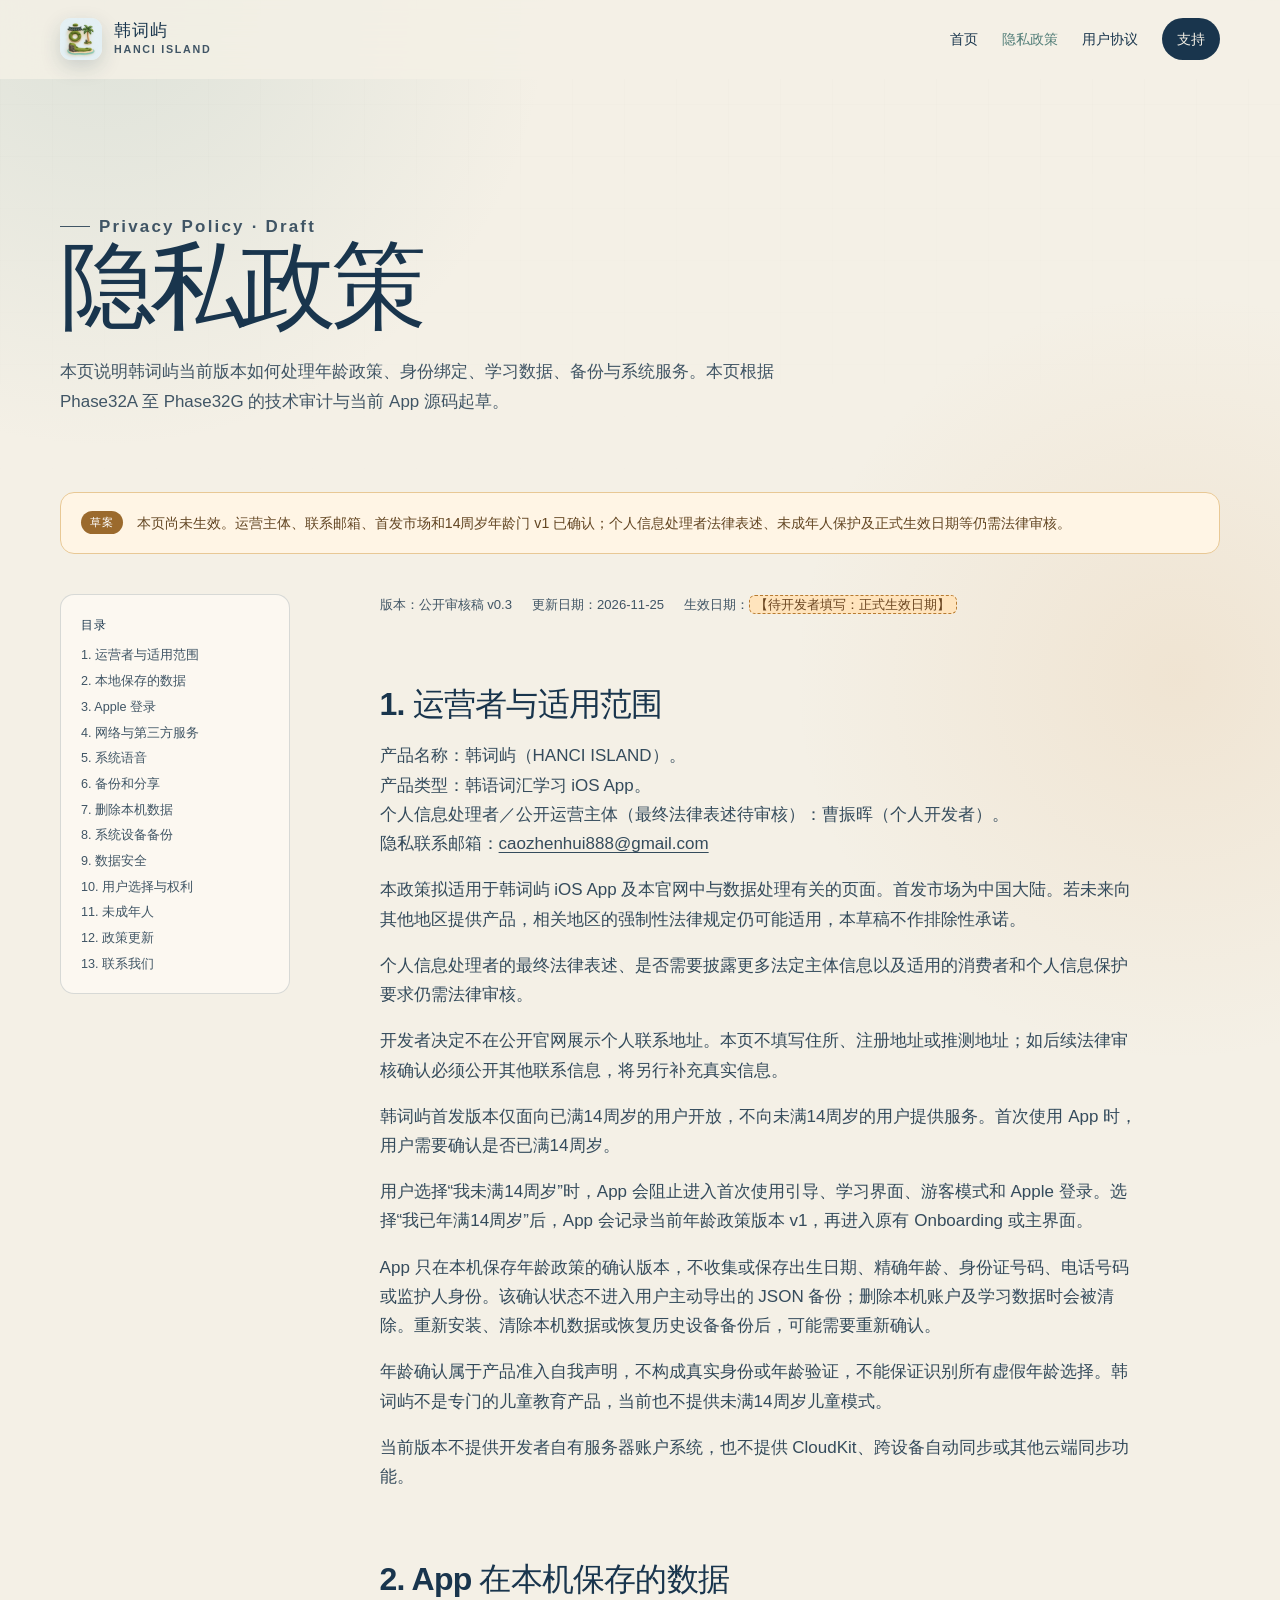
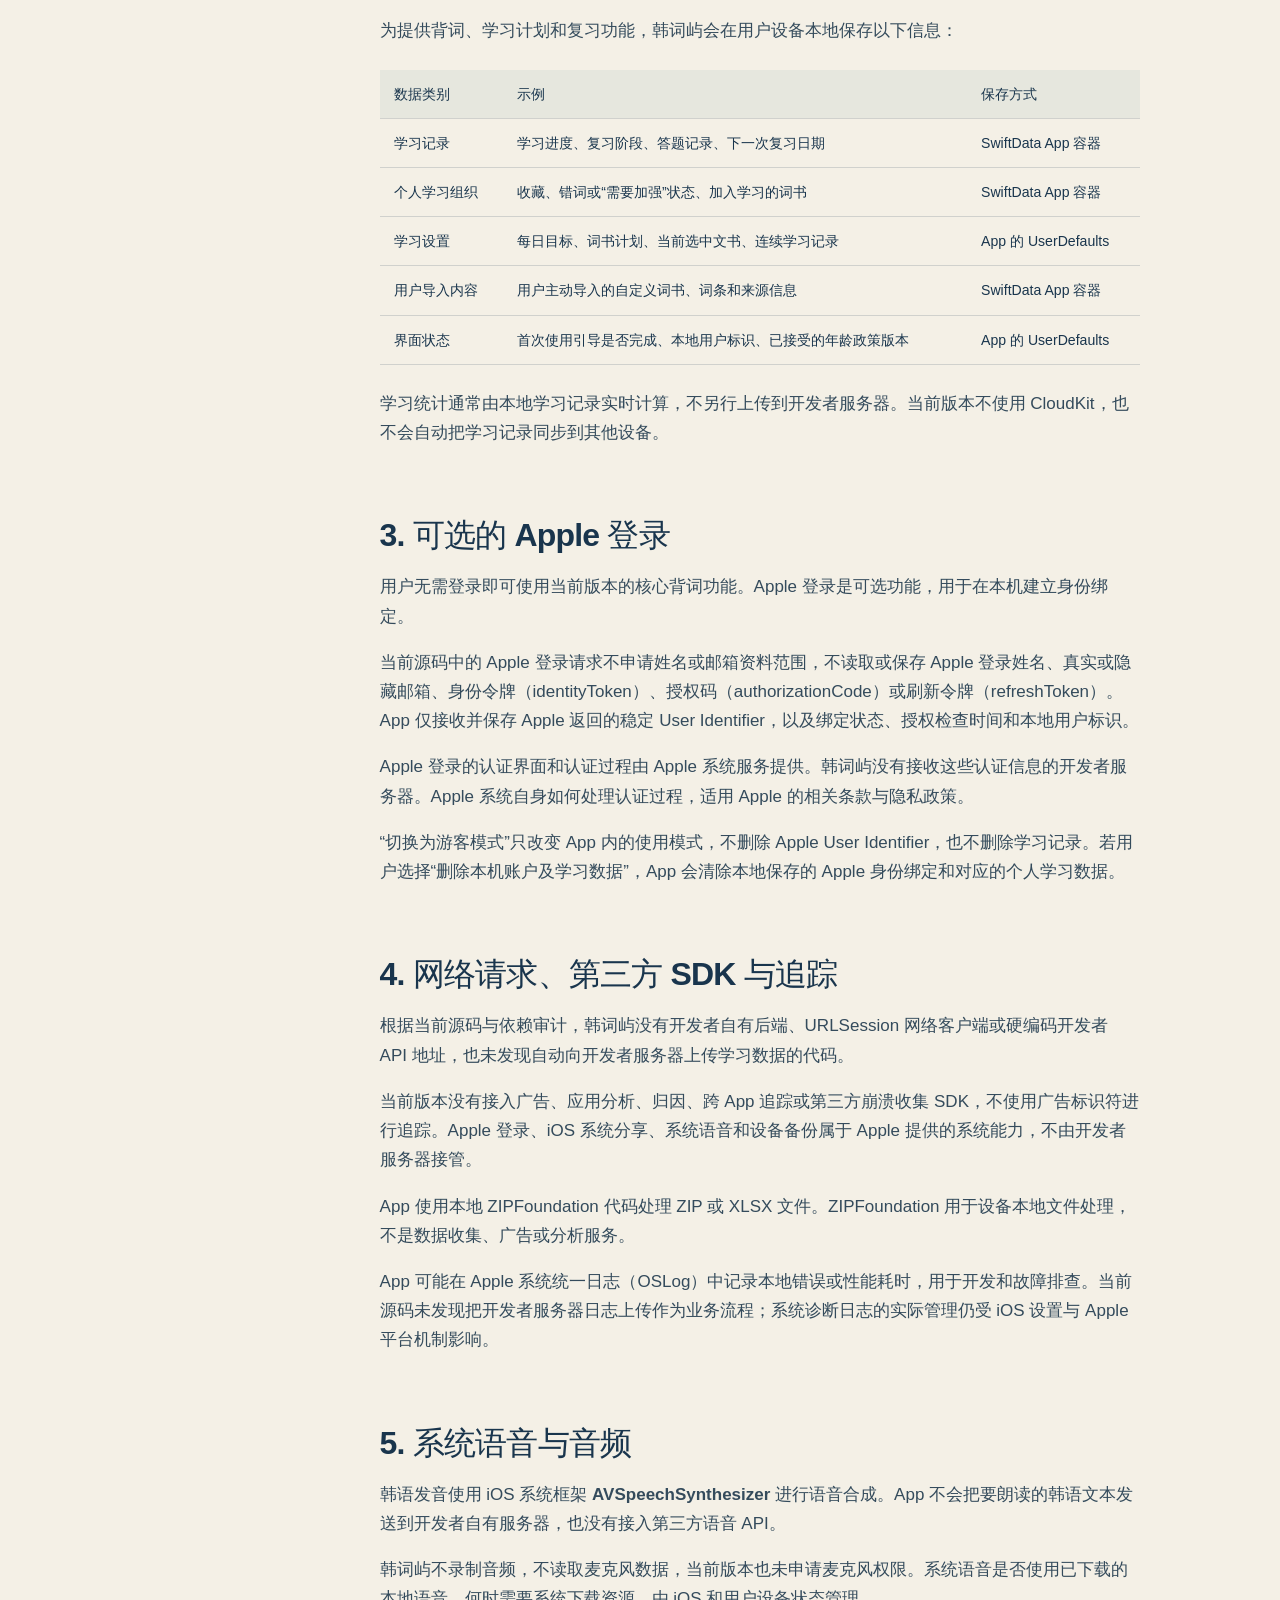
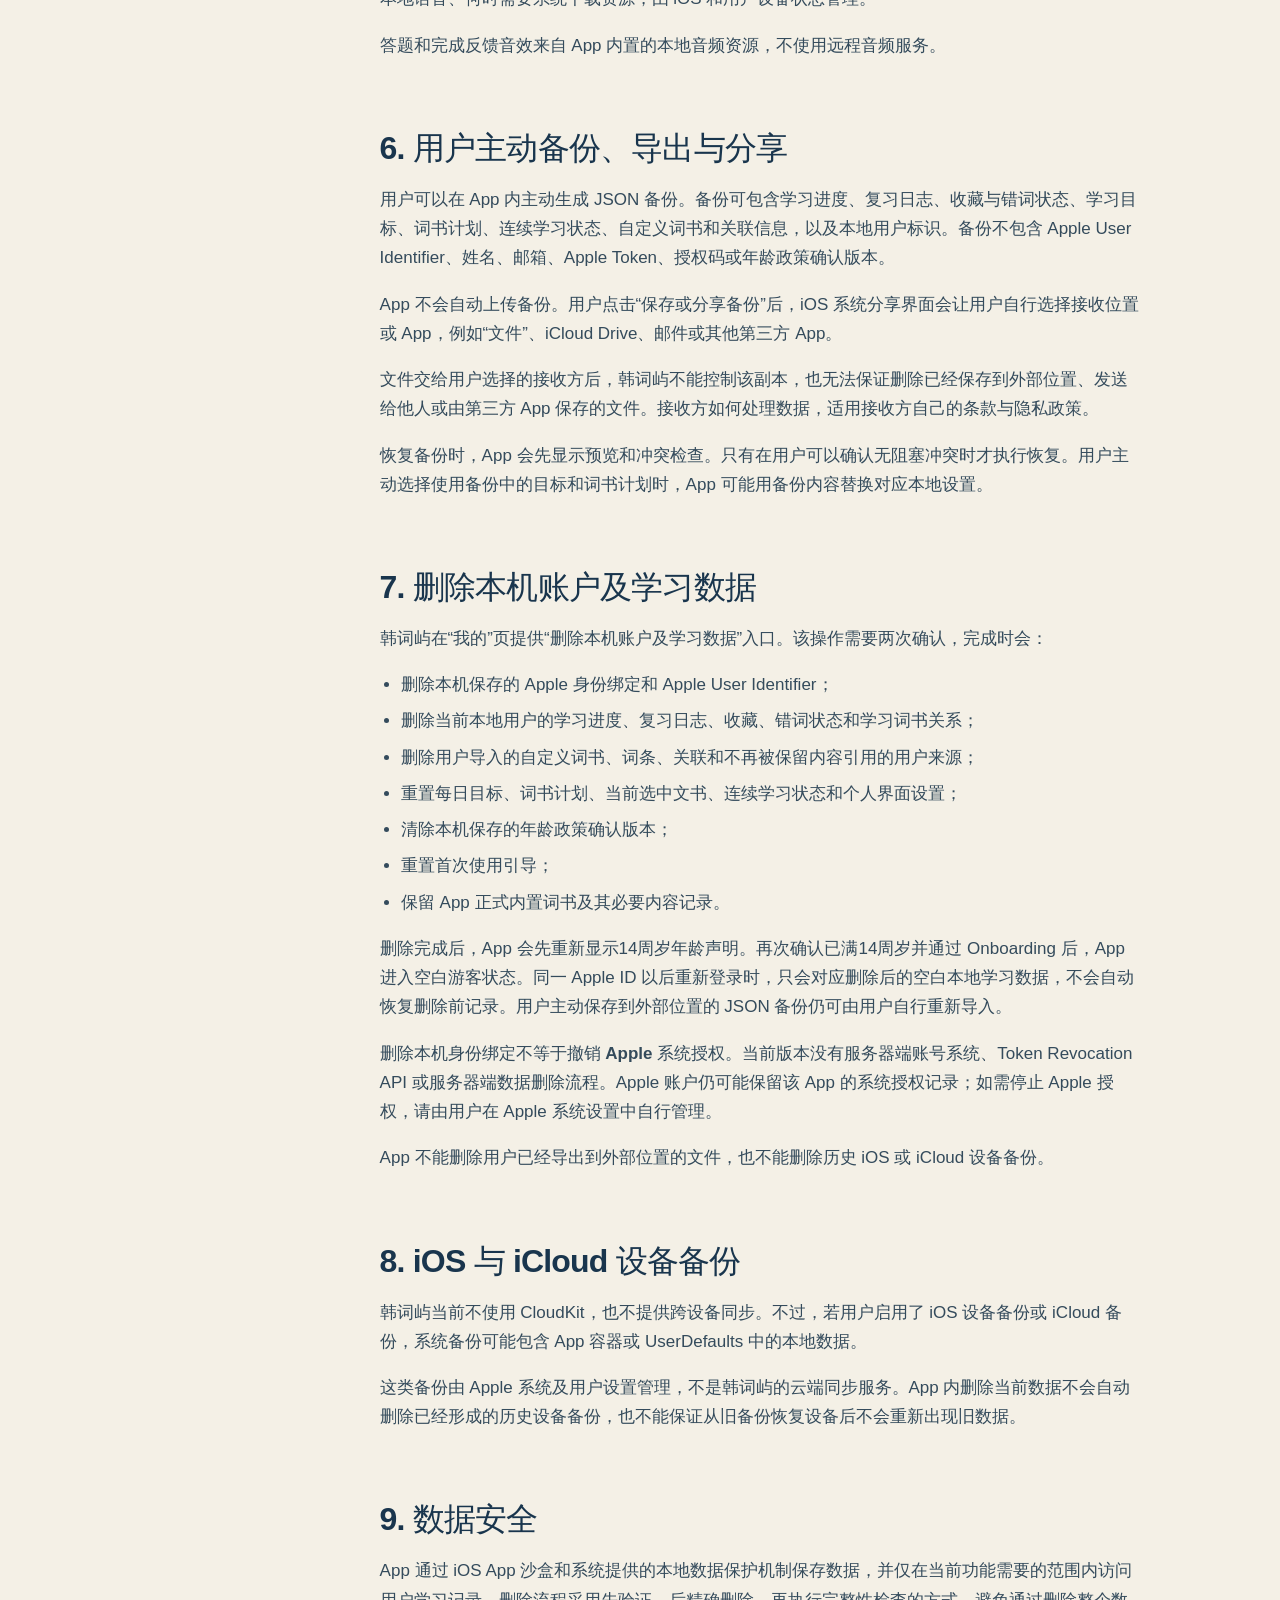
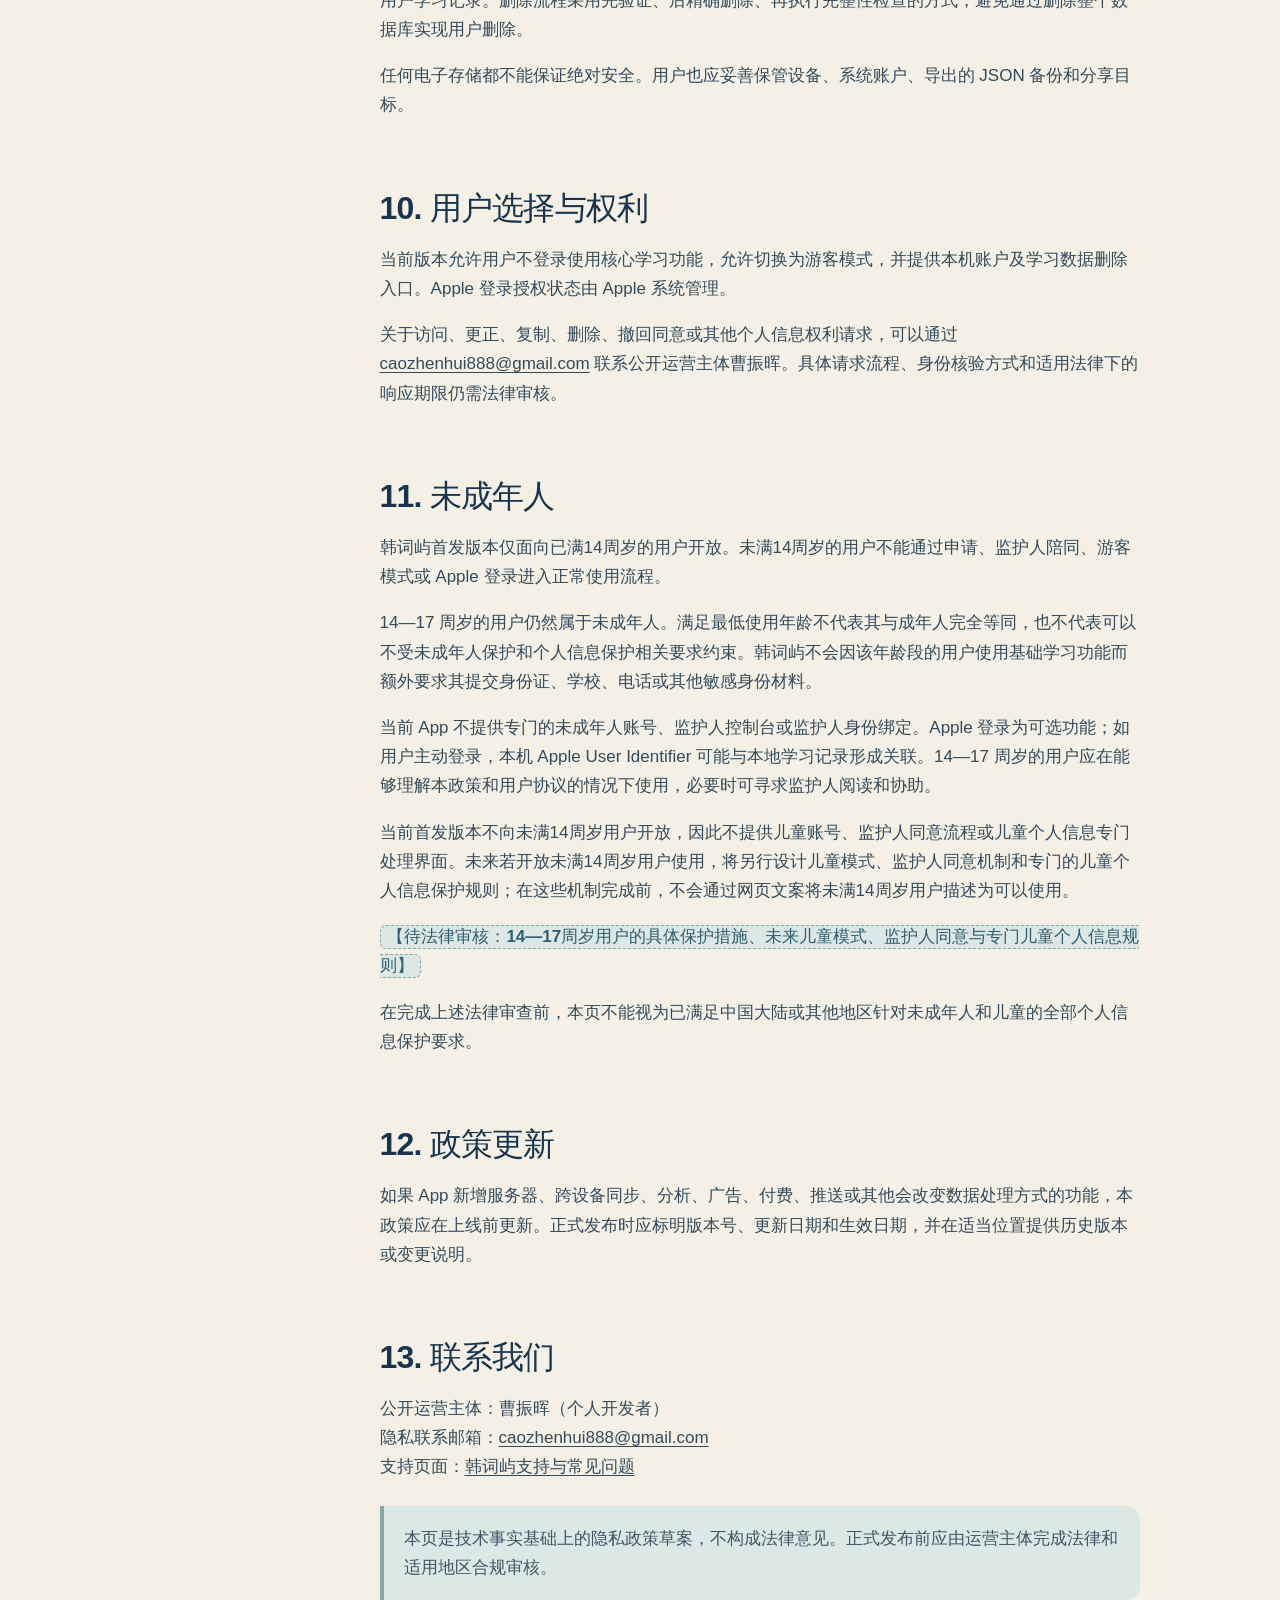
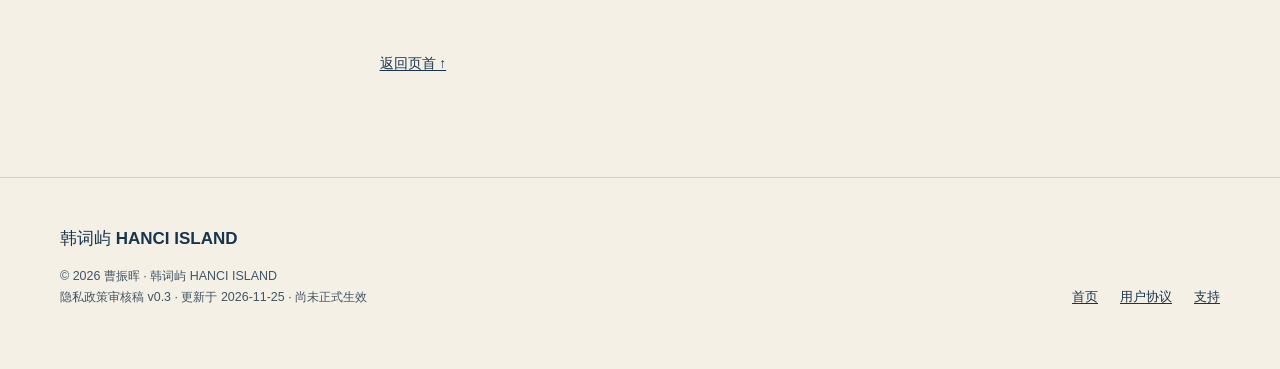
==== privacy/index.html @ 1e4b1ccb "Deploy Hanci Island official website" ====
<!doctype html>
<html lang="zh-CN">
<head>
  <meta charset="utf-8">
  <meta name="viewport" content="width=device-width, initial-scale=1">
  <meta name="theme-color" content="#19354D">
  <meta name="author" content="曹振晖">
  <meta name="description" content="韩词屿隐私政策草稿，说明14周岁年龄政策、Apple 登录、本地学习数据、备份、系统语音和数据删除方式。">
  <title>隐私政策｜韩词屿 HANCI ISLAND</title>
  <link rel="icon" href="../assets/hanci-island-icon.png">
  <link rel="stylesheet" href="../assets/style.css?v=2">
</head>
<body>
  <a class="skip-link" href="#main">跳到主要内容</a>

  <header class="site-header">
    <div class="site-header__inner">
      <a class="brand" href="../index.html" aria-label="返回韩词屿首页">
        <img src="../assets/hanci-island-icon.png" alt="">
        <span class="brand__text">
          <span class="brand__name">韩词屿</span>
          <span class="brand__roman">HANCI ISLAND</span>
        </span>
      </a>
      <nav class="site-nav" aria-label="主导航">
        <a href="../index.html">首页</a>
        <a href="index.html" aria-current="page">隐私政策</a>
        <a href="../terms/index.html">用户协议</a>
        <a class="nav-pill" href="../support/index.html">支持</a>
      </nav>
    </div>
  </header>

  <main id="main">
    <section class="page-hero container">
      <p class="eyebrow">Privacy Policy · Draft</p>
      <h1>隐私政策</h1>
      <p>
        本页说明韩词屿当前版本如何处理年龄政策、身份绑定、学习数据、备份与系统服务。本页根据 Phase32A 至 Phase32G 的技术审计与当前 App 源码起草。
      </p>
    </section>

    <div class="container">
      <div class="draft-banner" role="note">
        <span class="draft-banner__badge">草案</span>
        <p>
          本页尚未生效。运营主体、联系邮箱、首发市场和14周岁年龄门 v1 已确认；个人信息处理者法律表述、未成年人保护及正式生效日期等仍需法律审核。
        </p>
      </div>

      <div class="legal-layout">
        <aside class="legal-toc" aria-label="隐私政策目录">
          <strong>目录</strong>
          <ol>
            <li><a href="#operator">1. 运营者与适用范围</a></li>
            <li><a href="#data">2. 本地保存的数据</a></li>
            <li><a href="#apple">3. Apple 登录</a></li>
            <li><a href="#network">4. 网络与第三方服务</a></li>
            <li><a href="#voice">5. 系统语音</a></li>
            <li><a href="#backup">6. 备份和分享</a></li>
            <li><a href="#delete">7. 删除本机数据</a></li>
            <li><a href="#system-backup">8. 系统设备备份</a></li>
            <li><a href="#security">9. 数据安全</a></li>
            <li><a href="#rights">10. 用户选择与权利</a></li>
            <li><a href="#children">11. 未成年人</a></li>
            <li><a href="#updates">12. 政策更新</a></li>
            <li><a href="#contact">13. 联系我们</a></li>
          </ol>
        </aside>

        <article class="legal-copy">
          <div class="legal-meta">
            <span>版本：公开审核稿 v0.3</span>
            <span>更新日期：2026-11-25</span>
            <span>生效日期：<span class="placeholder">【待开发者填写：正式生效日期】</span></span>
          </div>

          <h2 id="operator">1. 运营者与适用范围</h2>
          <p>
            产品名称：韩词屿（HANCI ISLAND）。<br>
            产品类型：韩语词汇学习 iOS App。<br>
            个人信息处理者／公开运营主体（最终法律表述待审核）：曹振晖（个人开发者）。<br>
            隐私联系邮箱：<a href="mailto:caozhenhui888@gmail.com">caozhenhui888@gmail.com</a>
          </p>
          <p>
            本政策拟适用于韩词屿 iOS App 及本官网中与数据处理有关的页面。首发市场为中国大陆。若未来向其他地区提供产品，相关地区的强制性法律规定仍可能适用，本草稿不作排除性承诺。
          </p>
          <p>
            个人信息处理者的最终法律表述、是否需要披露更多法定主体信息以及适用的消费者和个人信息保护要求仍需法律审核。
          </p>
          <p>
            开发者决定不在公开官网展示个人联系地址。本页不填写住所、注册地址或推测地址；如后续法律审核确认必须公开其他联系信息，将另行补充真实信息。
          </p>
          <p>
            韩词屿首发版本仅面向已满14周岁的用户开放，不向未满14周岁的用户提供服务。首次使用 App 时，用户需要确认是否已满14周岁。
          </p>
          <p>
            用户选择“我未满14周岁”时，App 会阻止进入首次使用引导、学习界面、游客模式和 Apple 登录。选择“我已年满14周岁”后，App 会记录当前年龄政策版本 v1，再进入原有 Onboarding 或主界面。
          </p>
          <p>
            App 只在本机保存年龄政策的确认版本，不收集或保存出生日期、精确年龄、身份证号码、电话号码或监护人身份。该确认状态不进入用户主动导出的 JSON 备份；删除本机账户及学习数据时会被清除。重新安装、清除本机数据或恢复历史设备备份后，可能需要重新确认。
          </p>
          <p>
            年龄确认属于产品准入自我声明，不构成真实身份或年龄验证，不能保证识别所有虚假年龄选择。韩词屿不是专门的儿童教育产品，当前也不提供未满14周岁儿童模式。
          </p>
          <p>
            当前版本不提供开发者自有服务器账户系统，也不提供 CloudKit、跨设备自动同步或其他云端同步功能。
          </p>

          <h2 id="data">2. App 在本机保存的数据</h2>
          <p>为提供背词、学习计划和复习功能，韩词屿会在用户设备本地保存以下信息：</p>
          <div class="data-table-wrap">
            <table class="data-table">
              <thead>
                <tr>
                  <th>数据类别</th>
                  <th>示例</th>
                  <th>保存方式</th>
                </tr>
              </thead>
              <tbody>
                <tr>
                  <td>学习记录</td>
                  <td>学习进度、复习阶段、答题记录、下一次复习日期</td>
                  <td>SwiftData App 容器</td>
                </tr>
                <tr>
                  <td>个人学习组织</td>
                  <td>收藏、错词或“需要加强”状态、加入学习的词书</td>
                  <td>SwiftData App 容器</td>
                </tr>
                <tr>
                  <td>学习设置</td>
                  <td>每日目标、词书计划、当前选中文书、连续学习记录</td>
                  <td>App 的 UserDefaults</td>
                </tr>
                <tr>
                  <td>用户导入内容</td>
                  <td>用户主动导入的自定义词书、词条和来源信息</td>
                  <td>SwiftData App 容器</td>
                </tr>
                <tr>
                  <td>界面状态</td>
                  <td>首次使用引导是否完成、本地用户标识、已接受的年龄政策版本</td>
                  <td>App 的 UserDefaults</td>
                </tr>
              </tbody>
            </table>
          </div>
          <p>
            学习统计通常由本地学习记录实时计算，不另行上传到开发者服务器。当前版本不使用 CloudKit，也不会自动把学习记录同步到其他设备。
          </p>

          <h2 id="apple">3. 可选的 Apple 登录</h2>
          <p>
            用户无需登录即可使用当前版本的核心背词功能。Apple 登录是可选功能，用于在本机建立身份绑定。
          </p>
          <p>
            当前源码中的 Apple 登录请求不申请姓名或邮箱资料范围，不读取或保存 Apple 登录姓名、真实或隐藏邮箱、身份令牌（identityToken）、授权码（authorizationCode）或刷新令牌（refreshToken）。App 仅接收并保存 Apple 返回的稳定 User Identifier，以及绑定状态、授权检查时间和本地用户标识。
          </p>
          <p>
            Apple 登录的认证界面和认证过程由 Apple 系统服务提供。韩词屿没有接收这些认证信息的开发者服务器。Apple 系统自身如何处理认证过程，适用 Apple 的相关条款与隐私政策。
          </p>
          <p>
            “切换为游客模式”只改变 App 内的使用模式，不删除 Apple User Identifier，也不删除学习记录。若用户选择“删除本机账户及学习数据”，App 会清除本地保存的 Apple 身份绑定和对应的个人学习数据。
          </p>

          <h2 id="network">4. 网络请求、第三方 SDK 与追踪</h2>
          <p>
            根据当前源码与依赖审计，韩词屿没有开发者自有后端、URLSession 网络客户端或硬编码开发者 API 地址，也未发现自动向开发者服务器上传学习数据的代码。
          </p>
          <p>
            当前版本没有接入广告、应用分析、归因、跨 App 追踪或第三方崩溃收集 SDK，不使用广告标识符进行追踪。Apple 登录、iOS 系统分享、系统语音和设备备份属于 Apple 提供的系统能力，不由开发者服务器接管。
          </p>
          <p>
            App 使用本地 ZIPFoundation 代码处理 ZIP 或 XLSX 文件。ZIPFoundation 用于设备本地文件处理，不是数据收集、广告或分析服务。
          </p>
          <p>
            App 可能在 Apple 系统统一日志（OSLog）中记录本地错误或性能耗时，用于开发和故障排查。当前源码未发现把开发者服务器日志上传作为业务流程；系统诊断日志的实际管理仍受 iOS 设置与 Apple 平台机制影响。
          </p>

          <h2 id="voice">5. 系统语音与音频</h2>
          <p>
            韩语发音使用 iOS 系统框架 <strong>AVSpeechSynthesizer</strong> 进行语音合成。App 不会把要朗读的韩语文本发送到开发者自有服务器，也没有接入第三方语音 API。
          </p>
          <p>
            韩词屿不录制音频，不读取麦克风数据，当前版本也未申请麦克风权限。系统语音是否使用已下载的本地语音、何时需要系统下载资源，由 iOS 和用户设备状态管理。
          </p>
          <p>
            答题和完成反馈音效来自 App 内置的本地音频资源，不使用远程音频服务。
          </p>

          <h2 id="backup">6. 用户主动备份、导出与分享</h2>
          <p>
            用户可以在 App 内主动生成 JSON 备份。备份可包含学习进度、复习日志、收藏与错词状态、学习目标、词书计划、连续学习状态、自定义词书和关联信息，以及本地用户标识。备份不包含 Apple User Identifier、姓名、邮箱、Apple Token、授权码或年龄政策确认版本。
          </p>
          <p>
            App 不会自动上传备份。用户点击“保存或分享备份”后，iOS 系统分享界面会让用户自行选择接收位置或 App，例如“文件”、iCloud Drive、邮件或其他第三方 App。
          </p>
          <p>
            文件交给用户选择的接收方后，韩词屿不能控制该副本，也无法保证删除已经保存到外部位置、发送给他人或由第三方 App 保存的文件。接收方如何处理数据，适用接收方自己的条款与隐私政策。
          </p>
          <p>
            恢复备份时，App 会先显示预览和冲突检查。只有在用户可以确认无阻塞冲突时才执行恢复。用户主动选择使用备份中的目标和词书计划时，App 可能用备份内容替换对应本地设置。
          </p>

          <h2 id="delete">7. 删除本机账户及学习数据</h2>
          <p>
            韩词屿在“我的”页提供“删除本机账户及学习数据”入口。该操作需要两次确认，完成时会：
          </p>
          <ul>
            <li>删除本机保存的 Apple 身份绑定和 Apple User Identifier；</li>
            <li>删除当前本地用户的学习进度、复习日志、收藏、错词状态和学习词书关系；</li>
            <li>删除用户导入的自定义词书、词条、关联和不再被保留内容引用的用户来源；</li>
            <li>重置每日目标、词书计划、当前选中文书、连续学习状态和个人界面设置；</li>
            <li>清除本机保存的年龄政策确认版本；</li>
            <li>重置首次使用引导；</li>
            <li>保留 App 正式内置词书及其必要内容记录。</li>
          </ul>
          <p>
            删除完成后，App 会先重新显示14周岁年龄声明。再次确认已满14周岁并通过 Onboarding 后，App 进入空白游客状态。同一 Apple ID 以后重新登录时，只会对应删除后的空白本地学习数据，不会自动恢复删除前记录。用户主动保存到外部位置的 JSON 备份仍可由用户自行重新导入。
          </p>
          <p>
            删除本机身份绑定<strong>不等于撤销 Apple 系统授权</strong>。当前版本没有服务器端账号系统、Token Revocation API 或服务器端数据删除流程。Apple 账户仍可能保留该 App 的系统授权记录；如需停止 Apple 授权，请由用户在 Apple 系统设置中自行管理。
          </p>
          <p>
            App 不能删除用户已经导出到外部位置的文件，也不能删除历史 iOS 或 iCloud 设备备份。
          </p>

          <h2 id="system-backup">8. iOS 与 iCloud 设备备份</h2>
          <p>
            韩词屿当前不使用 CloudKit，也不提供跨设备同步。不过，若用户启用了 iOS 设备备份或 iCloud 备份，系统备份可能包含 App 容器或 UserDefaults 中的本地数据。
          </p>
          <p>
            这类备份由 Apple 系统及用户设置管理，不是韩词屿的云端同步服务。App 内删除当前数据不会自动删除已经形成的历史设备备份，也不能保证从旧备份恢复设备后不会重新出现旧数据。
          </p>

          <h2 id="security">9. 数据安全</h2>
          <p>
            App 通过 iOS App 沙盒和系统提供的本地数据保护机制保存数据，并仅在当前功能需要的范围内访问用户学习记录。删除流程采用先验证、后精确删除、再执行完整性检查的方式，避免通过删除整个数据库实现用户删除。
          </p>
          <p>
            任何电子存储都不能保证绝对安全。用户也应妥善保管设备、系统账户、导出的 JSON 备份和分享目标。
          </p>

          <h2 id="rights">10. 用户选择与权利</h2>
          <p>
            当前版本允许用户不登录使用核心学习功能，允许切换为游客模式，并提供本机账户及学习数据删除入口。Apple 登录授权状态由 Apple 系统管理。
          </p>
          <p>
            关于访问、更正、复制、删除、撤回同意或其他个人信息权利请求，可以通过
            <a href="mailto:caozhenhui888@gmail.com">caozhenhui888@gmail.com</a>
            联系公开运营主体曹振晖。具体请求流程、身份核验方式和适用法律下的响应期限仍需法律审核。
          </p>

          <h2 id="children">11. 未成年人</h2>
          <p>
            韩词屿首发版本仅面向已满14周岁的用户开放。未满14周岁的用户不能通过申请、监护人陪同、游客模式或 Apple 登录进入正常使用流程。
          </p>
          <p>
            14—17 周岁的用户仍然属于未成年人。满足最低使用年龄不代表其与成年人完全等同，也不代表可以不受未成年人保护和个人信息保护相关要求约束。韩词屿不会因该年龄段的用户使用基础学习功能而额外要求其提交身份证、学校、电话或其他敏感身份材料。
          </p>
          <p>
            当前 App 不提供专门的未成年人账号、监护人控制台或监护人身份绑定。Apple 登录为可选功能；如用户主动登录，本机 Apple User Identifier 可能与本地学习记录形成关联。14—17 周岁的用户应在能够理解本政策和用户协议的情况下使用，必要时可寻求监护人阅读和协助。
          </p>
          <p>
            当前首发版本不向未满14周岁用户开放，因此不提供儿童账号、监护人同意流程或儿童个人信息专门处理界面。未来若开放未满14周岁用户使用，将另行设计儿童模式、监护人同意机制和专门的儿童个人信息保护规则；在这些机制完成前，不会通过网页文案将未满14周岁用户描述为可以使用。
          </p>
          <p>
            <span class="review-flag">【待法律审核：14—17周岁用户的具体保护措施、未来儿童模式、监护人同意与专门儿童个人信息规则】</span>
          </p>
          <p>
            在完成上述法律审查前，本页不能视为已满足中国大陆或其他地区针对未成年人和儿童的全部个人信息保护要求。
          </p>

          <h2 id="updates">12. 政策更新</h2>
          <p>
            如果 App 新增服务器、跨设备同步、分析、广告、付费、推送或其他会改变数据处理方式的功能，本政策应在上线前更新。正式发布时应标明版本号、更新日期和生效日期，并在适当位置提供历史版本或变更说明。
          </p>

          <h2 id="contact">13. 联系我们</h2>
          <p>
            公开运营主体：曹振晖（个人开发者）<br>
            隐私联系邮箱：<a href="mailto:caozhenhui888@gmail.com">caozhenhui888@gmail.com</a><br>
            支持页面：<a href="../support/index.html">韩词屿支持与常见问题</a>
          </p>
          <div class="notice">
            本页是技术事实基础上的隐私政策草案，不构成法律意见。正式发布前应由运营主体完成法律和适用地区合规审核。
          </div>
          <a class="top-link" href="#main">返回页首 ↑</a>
        </article>
      </div>
    </div>
  </main>

  <footer class="site-footer">
    <div class="site-footer__inner container">
      <div>
        <strong>韩词屿 HANCI ISLAND</strong>
        <p class="footer-note">
          © 2026 曹振晖 · 韩词屿 HANCI ISLAND<br>
          隐私政策审核稿 v0.3 · 更新于 2026-11-25 · 尚未正式生效
        </p>
      </div>
      <nav class="footer-links" aria-label="页脚导航">
        <a href="../index.html">首页</a>
        <a href="../terms/index.html">用户协议</a>
        <a href="../support/index.html">支持</a>
      </nav>
    </div>
  </footer>
</body>
</html>
---- assets/style.css ----
:root {
  color-scheme: light;
  --ink: #19354d;
  --ink-soft: #405565;
  --paper: #f4f0e6;
  --surface: #fffdf7;
  --surface-strong: #ffffff;
  --mist: #83a9a5;
  --mist-soft: #dbe8e5;
  --sand: #d9a66b;
  --sand-soft: #f1dfc6;
  --line: rgba(25, 53, 77, 0.16);
  --shadow: 0 20px 60px rgba(25, 53, 77, 0.1);
  --radius-small: 14px;
  --radius-medium: 22px;
  --radius-large: 34px;
  --content: 1160px;
  --reading: 760px;
  font-family:
    -apple-system, BlinkMacSystemFont, "SF Pro Text", "Helvetica Neue",
    "PingFang SC", "Hiragino Sans GB", sans-serif;
  font-synthesis: none;
}

* {
  box-sizing: border-box;
}

html {
  scroll-behavior: smooth;
}

body {
  margin: 0;
  color: var(--ink);
  background:
    radial-gradient(circle at 8% 0%, rgba(131, 169, 165, 0.2), transparent 28rem),
    radial-gradient(circle at 92% 10%, rgba(217, 166, 107, 0.16), transparent 24rem),
    var(--paper);
  font-size: 17px;
  line-height: 1.72;
  text-rendering: optimizeLegibility;
}

body::before {
  position: fixed;
  inset: 0;
  z-index: -1;
  pointer-events: none;
  content: "";
  opacity: 0.32;
  background-image:
    linear-gradient(rgba(25, 53, 77, 0.035) 1px, transparent 1px),
    linear-gradient(90deg, rgba(25, 53, 77, 0.035) 1px, transparent 1px);
  background-size: 52px 52px;
  mask-image: linear-gradient(to bottom, black, transparent 70%);
}

img {
  display: block;
  max-width: 100%;
}

a {
  color: inherit;
  text-decoration-thickness: 0.08em;
  text-underline-offset: 0.18em;
}

a:hover {
  color: #315e72;
}

button,
a {
  -webkit-tap-highlight-color: transparent;
}

:focus-visible {
  outline: 3px solid var(--sand);
  outline-offset: 4px;
}

.skip-link {
  position: fixed;
  top: 12px;
  left: 12px;
  z-index: 100;
  padding: 10px 14px;
  color: white;
  background: var(--ink);
  border-radius: 10px;
  transform: translateY(-160%);
}

.skip-link:focus {
  transform: translateY(0);
}

.site-header {
  position: sticky;
  top: 0;
  z-index: 20;
  border-bottom: 1px solid transparent;
  background: rgba(244, 240, 230, 0.86);
  backdrop-filter: blur(18px);
}

.site-header__inner,
.container {
  width: min(calc(100% - 40px), var(--content));
  margin-inline: auto;
}

.site-header__inner {
  display: flex;
  align-items: center;
  justify-content: space-between;
  min-height: 78px;
  gap: 24px;
}

.brand {
  display: inline-flex;
  align-items: center;
  gap: 12px;
  text-decoration: none;
}

.brand img {
  width: 42px;
  height: 42px;
  border-radius: 11px;
  box-shadow: 0 7px 20px rgba(25, 53, 77, 0.18);
}

.brand__text {
  display: grid;
  line-height: 1.1;
}

.brand__name {
  font-size: 1.05rem;
  font-weight: 750;
  letter-spacing: 0.05em;
}

.brand__roman {
  margin-top: 4px;
  color: var(--ink-soft);
  font-size: 0.67rem;
  font-weight: 700;
  letter-spacing: 0.16em;
}

.site-nav {
  display: flex;
  align-items: center;
  gap: 24px;
  font-size: 0.89rem;
  font-weight: 650;
}

.site-nav a {
  text-decoration: none;
}

.site-nav a[aria-current="page"] {
  color: #537e79;
}

.nav-pill {
  padding: 9px 15px;
  color: var(--paper) !important;
  background: var(--ink);
  border-radius: 999px;
}

.nav-pill:hover {
  color: white !important;
  background: #28506c;
}

.hero {
  display: grid;
  grid-template-columns: minmax(0, 1.1fr) minmax(300px, 0.72fr);
  align-items: center;
  gap: clamp(48px, 8vw, 110px);
  min-height: calc(100svh - 78px);
  padding-block: clamp(64px, 9vw, 118px);
}

.eyebrow {
  display: inline-flex;
  align-items: center;
  gap: 9px;
  margin: 0 0 22px;
  color: #557b78;
  font-size: 0.76rem;
  font-weight: 780;
  letter-spacing: 0.13em;
}

.eyebrow::before {
  width: 30px;
  height: 1px;
  content: "";
  background: currentColor;
}

.hero h1,
.page-hero h1 {
  max-width: 760px;
  margin: 0;
  font-family:
    "Iowan Old Style", "Songti SC", "Noto Serif CJK SC", "STSong", serif;
  font-size: clamp(3.3rem, 8.5vw, 7.3rem);
  font-weight: 650;
  line-height: 0.95;
  letter-spacing: -0.06em;
}

.hero h1 span {
  display: block;
  margin-top: 20px;
  color: var(--ink-soft);
  font-family: inherit;
  font-size: 0.32em;
  font-weight: 540;
  line-height: 1.35;
  letter-spacing: 0;
}

.hero__lead {
  max-width: 630px;
  margin: 30px 0 0;
  color: var(--ink-soft);
  font-size: clamp(1.05rem, 2vw, 1.3rem);
}

.hero__actions {
  display: flex;
  flex-wrap: wrap;
  gap: 13px;
  margin-top: 36px;
}

.button {
  display: inline-flex;
  align-items: center;
  justify-content: center;
  min-height: 50px;
  padding: 0 22px;
  border: 1px solid var(--line);
  border-radius: 999px;
  font-size: 0.94rem;
  font-weight: 720;
  text-decoration: none;
  transition:
    transform 160ms ease,
    background-color 160ms ease,
    color 160ms ease;
}

.button:hover {
  transform: translateY(-2px);
}

.button--primary {
  color: white;
  background: var(--ink);
  border-color: var(--ink);
}

.button--primary:hover {
  color: white;
  background: #28506c;
}

.button--quiet {
  background: rgba(255, 253, 247, 0.62);
}

.availability {
  display: flex;
  align-items: center;
  gap: 9px;
  margin-top: 18px;
  color: var(--ink-soft);
  font-size: 0.8rem;
}

.availability::before {
  width: 8px;
  height: 8px;
  content: "";
  background: var(--sand);
  border-radius: 50%;
  box-shadow: 0 0 0 5px rgba(217, 166, 107, 0.16);
}

.device-stage {
  position: relative;
  display: grid;
  place-items: center;
  min-height: 610px;
}

.device-stage::before {
  position: absolute;
  width: 76%;
  aspect-ratio: 1;
  content: "";
  background: var(--mist-soft);
  border-radius: 45% 55% 60% 40% / 44% 42% 58% 56%;
  transform: rotate(-7deg);
}

.device-stage::after {
  position: absolute;
  bottom: 9%;
  width: 72%;
  height: 9%;
  content: "";
  background: rgba(25, 53, 77, 0.12);
  border-radius: 50%;
  filter: blur(24px);
}

.phone-frame {
  position: relative;
  z-index: 1;
  width: min(73%, 330px);
  padding: 10px;
  background: #132b3e;
  border: 1px solid rgba(255, 255, 255, 0.18);
  border-radius: 42px;
  box-shadow: var(--shadow);
  transform: rotate(2.5deg);
}

.phone-frame::before {
  position: absolute;
  top: 18px;
  left: 50%;
  z-index: 2;
  width: 34%;
  height: 20px;
  content: "";
  background: #102331;
  border-radius: 999px;
  transform: translateX(-50%);
}

.phone-frame img {
  width: 100%;
  aspect-ratio: 1206 / 2622;
  object-fit: cover;
  border-radius: 32px;
}

.section {
  padding-block: clamp(72px, 9vw, 126px);
}

.section--surface {
  background: rgba(255, 253, 247, 0.66);
  border-block: 1px solid var(--line);
}

.section-heading {
  display: grid;
  grid-template-columns: minmax(0, 0.72fr) minmax(280px, 0.48fr);
  gap: 60px;
  align-items: end;
  margin-bottom: 46px;
}

.section-heading h2 {
  margin: 0;
  font-family:
    "Iowan Old Style", "Songti SC", "Noto Serif CJK SC", "STSong", serif;
  font-size: clamp(2.2rem, 5vw, 4.4rem);
  font-weight: 600;
  line-height: 1.06;
  letter-spacing: -0.045em;
}

.section-heading p {
  margin: 0;
  color: var(--ink-soft);
}

.feature-grid {
  display: grid;
  grid-template-columns: repeat(3, 1fr);
  gap: 18px;
}

.feature-card,
.privacy-panel,
.method-card {
  border: 1px solid var(--line);
  background: rgba(255, 253, 247, 0.78);
}

.feature-card {
  min-height: 250px;
  padding: 28px;
  border-radius: var(--radius-medium);
}

.feature-card__number {
  display: inline-grid;
  width: 36px;
  height: 36px;
  margin-bottom: 50px;
  place-items: center;
  color: #557b78;
  background: var(--mist-soft);
  border-radius: 50%;
  font-size: 0.77rem;
  font-weight: 800;
}

.feature-card h3,
.method-card h3 {
  margin: 0 0 10px;
  font-size: 1.16rem;
  line-height: 1.35;
}

.feature-card p,
.method-card p {
  margin: 0;
  color: var(--ink-soft);
  font-size: 0.94rem;
}

.method-grid {
  display: grid;
  grid-template-columns: repeat(4, 1fr);
  gap: 14px;
}

.method-card {
  position: relative;
  min-height: 230px;
  padding: 26px 22px;
  border-radius: var(--radius-medium);
}

.method-card:not(:last-child)::after {
  position: absolute;
  top: 39px;
  right: -15px;
  z-index: 2;
  content: "→";
  color: var(--mist);
}

.method-card__korean {
  color: var(--sand);
  font-family: "Apple SD Gothic Neo", sans-serif;
  font-size: 0.75rem;
  font-weight: 760;
  letter-spacing: 0.08em;
}

.privacy-panel {
  display: grid;
  grid-template-columns: minmax(0, 0.9fr) minmax(280px, 0.55fr);
  gap: 50px;
  padding: clamp(30px, 5vw, 64px);
  border-radius: var(--radius-large);
  box-shadow: var(--shadow);
}

.privacy-panel h2 {
  margin: 0;
  font-family:
    "Iowan Old Style", "Songti SC", "Noto Serif CJK SC", "STSong", serif;
  font-size: clamp(2.2rem, 4.4vw, 4rem);
  font-weight: 600;
  line-height: 1.08;
  letter-spacing: -0.04em;
}

.privacy-panel p {
  color: var(--ink-soft);
}

.fact-list {
  display: grid;
  gap: 14px;
  padding: 0;
  margin: 0;
  list-style: none;
}

.fact-list li {
  display: grid;
  grid-template-columns: 24px 1fr;
  gap: 10px;
  align-items: start;
  color: var(--ink-soft);
}

.fact-list li::before {
  display: grid;
  width: 20px;
  height: 20px;
  margin-top: 3px;
  place-items: center;
  color: white;
  content: "✓";
  background: var(--mist);
  border-radius: 50%;
  font-size: 0.68rem;
  font-weight: 900;
}

.closing-cta {
  padding-block: clamp(72px, 10vw, 140px);
  text-align: center;
}

.closing-cta h2 {
  max-width: 880px;
  margin: 0 auto 24px;
  font-family:
    "Iowan Old Style", "Songti SC", "Noto Serif CJK SC", "STSong", serif;
  font-size: clamp(2.5rem, 6.5vw, 5.8rem);
  font-weight: 600;
  line-height: 1;
  letter-spacing: -0.055em;
}

.closing-cta p {
  max-width: 650px;
  margin: 0 auto 30px;
  color: var(--ink-soft);
}

.site-footer {
  padding: 46px 0 60px;
  border-top: 1px solid var(--line);
}

.site-footer__inner {
  display: grid;
  grid-template-columns: 1fr auto;
  gap: 32px;
  align-items: end;
}

.footer-note {
  max-width: 570px;
  margin: 12px 0 0;
  color: var(--ink-soft);
  font-size: 0.78rem;
}

.footer-links {
  display: flex;
  flex-wrap: wrap;
  justify-content: flex-end;
  gap: 16px 22px;
  font-size: 0.83rem;
  font-weight: 650;
}

.page-hero {
  padding-block: clamp(62px, 9vw, 108px) clamp(44px, 7vw, 76px);
}

.page-hero h1 {
  max-width: 920px;
  font-size: clamp(2.9rem, 7.5vw, 6.2rem);
}

.page-hero p {
  max-width: var(--reading);
  margin: 25px 0 0;
  color: var(--ink-soft);
  font-size: 1.06rem;
}

.draft-banner {
  display: grid;
  grid-template-columns: auto 1fr;
  gap: 14px;
  align-items: start;
  margin-bottom: 40px;
  padding: 18px 20px;
  color: #624522;
  background: #fff5e5;
  border: 1px solid #e8c895;
  border-radius: var(--radius-small);
}

.draft-banner__badge {
  padding: 2px 9px;
  color: white;
  background: #9b6a2d;
  border-radius: 999px;
  font-size: 0.7rem;
  font-weight: 800;
  letter-spacing: 0.08em;
  white-space: nowrap;
}

.draft-banner p {
  margin: 0;
  font-size: 0.88rem;
}

.legal-layout {
  display: grid;
  grid-template-columns: 230px minmax(0, var(--reading));
  gap: clamp(36px, 7vw, 90px);
  align-items: start;
  padding-bottom: 100px;
}

.legal-toc {
  position: sticky;
  top: 102px;
  padding: 20px;
  border: 1px solid var(--line);
  background: rgba(255, 253, 247, 0.68);
  border-radius: var(--radius-small);
}

.legal-toc strong {
  display: block;
  margin-bottom: 12px;
  font-size: 0.75rem;
  letter-spacing: 0.08em;
  text-transform: uppercase;
}

.legal-toc ol {
  display: grid;
  gap: 8px;
  padding: 0;
  margin: 0;
  list-style: none;
  font-size: 0.79rem;
  line-height: 1.4;
}

.legal-toc a {
  color: var(--ink-soft);
  text-decoration: none;
}

.legal-copy {
  min-width: 0;
}

.legal-meta {
  display: flex;
  flex-wrap: wrap;
  gap: 8px 20px;
  margin-bottom: 30px;
  color: var(--ink-soft);
  font-size: 0.82rem;
}

.legal-copy h2 {
  margin: 56px 0 16px;
  padding-top: 12px;
  font-size: clamp(1.45rem, 3vw, 2rem);
  line-height: 1.25;
  letter-spacing: -0.025em;
}

.legal-copy h3 {
  margin: 30px 0 10px;
  font-size: 1.05rem;
}

.legal-copy p,
.legal-copy li {
  color: #344b5c;
}

.legal-copy ul,
.legal-copy ol {
  padding-left: 1.25em;
}

.legal-copy li + li {
  margin-top: 7px;
}

.placeholder {
  padding: 0.08em 0.4em;
  color: #6b4520;
  background: #ffe4bd;
  border: 1px dashed #b77b31;
  border-radius: 6px;
  font-weight: 700;
}

.review-flag {
  padding: 0.08em 0.4em;
  color: #315e70;
  background: var(--mist-soft);
  border: 1px dashed var(--mist);
  border-radius: 6px;
  font-weight: 700;
}

.notice {
  margin: 24px 0;
  padding: 18px 20px;
  color: var(--ink-soft);
  background: var(--mist-soft);
  border-left: 4px solid var(--mist);
  border-radius: 0 var(--radius-small) var(--radius-small) 0;
}

.data-table-wrap {
  margin: 24px 0;
  overflow-x: auto;
}

.data-table {
  width: 100%;
  border-collapse: collapse;
  font-size: 0.88rem;
}

.data-table th,
.data-table td {
  padding: 12px 14px;
  text-align: left;
  vertical-align: top;
  border-bottom: 1px solid var(--line);
}

.data-table th {
  background: rgba(131, 169, 165, 0.12);
}

.faq-list {
  display: grid;
  gap: 16px;
}

.faq-item {
  padding: 24px 26px;
  background: rgba(255, 253, 247, 0.8);
  border: 1px solid var(--line);
  border-radius: var(--radius-medium);
}

.faq-item h2 {
  margin: 0 0 12px;
  font-size: 1.12rem;
}

.faq-item p {
  margin: 0;
  color: var(--ink-soft);
}

.faq-item p + p {
  margin-top: 10px;
}

.contact-card {
  margin-top: 38px;
  padding: clamp(26px, 5vw, 46px);
  color: white;
  background: var(--ink);
  border-radius: var(--radius-large);
}

.contact-card h2 {
  margin-top: 0;
}

.contact-card p {
  color: rgba(255, 255, 255, 0.76);
}

.contact-card a {
  color: #ffffff;
}

.contact-card .placeholder {
  color: #4f3213;
}

.top-link {
  display: inline-block;
  margin-top: 28px;
  font-size: 0.85rem;
  font-weight: 700;
}

@media (max-width: 940px) {
  .site-header__inner {
    align-items: flex-start;
    padding-block: 15px;
  }

  .site-nav {
    flex-wrap: wrap;
    justify-content: flex-end;
    gap: 10px 16px;
  }

  .hero {
    grid-template-columns: 1fr;
    min-height: auto;
  }

  .hero h1 {
    font-size: clamp(3.3rem, 15vw, 6.5rem);
  }

  .device-stage {
    min-height: 560px;
  }

  .section-heading,
  .privacy-panel {
    grid-template-columns: 1fr;
    gap: 26px;
  }

  .feature-grid {
    grid-template-columns: 1fr;
  }

  .feature-card {
    min-height: 0;
  }

  .feature-card__number {
    margin-bottom: 24px;
  }

  .method-grid {
    grid-template-columns: repeat(2, 1fr);
  }

  .method-card::after {
    display: none;
  }

  .legal-layout {
    grid-template-columns: 1fr;
  }

  .legal-toc {
    position: static;
  }

  .legal-toc ol {
    grid-template-columns: repeat(2, 1fr);
  }
}

@media (max-width: 620px) {
  body {
    font-size: 16px;
  }

  .site-header__inner,
  .container {
    width: min(calc(100% - 28px), var(--content));
  }

  .site-header__inner {
    display: grid;
  }

  .site-nav {
    justify-content: flex-start;
    font-size: 0.83rem;
  }

  .hero {
    padding-top: 55px;
  }

  .hero h1 {
    letter-spacing: -0.065em;
  }

  .hero h1 span {
    font-size: 0.3em;
  }

  .hero__actions,
  .button {
    width: 100%;
  }

  .device-stage {
    min-height: 500px;
  }

  .method-grid {
    grid-template-columns: 1fr;
  }

  .method-card {
    min-height: 0;
  }

  .site-footer__inner {
    grid-template-columns: 1fr;
  }

  .footer-links {
    justify-content: flex-start;
  }

  .legal-toc ol {
    grid-template-columns: 1fr;
  }

  .draft-banner {
    grid-template-columns: 1fr;
  }

  .data-table {
    min-width: 620px;
  }
}

@media (prefers-reduced-motion: reduce) {
  html {
    scroll-behavior: auto;
  }

  *,
  *::before,
  *::after {
    transition-duration: 0.01ms !important;
    animation-duration: 0.01ms !important;
    animation-iteration-count: 1 !important;
  }
}

@media (prefers-color-scheme: dark) {
  :root {
    color-scheme: dark;
    --ink: #edf4f4;
    --ink-soft: #b9c7cb;
    --paper: #102432;
    --surface: #142b3a;
    --surface-strong: #193344;
    --mist: #8fb9b4;
    --mist-soft: #23444a;
    --sand: #e3b77f;
    --sand-soft: #4e3c29;
    --line: rgba(220, 236, 236, 0.16);
    --shadow: 0 20px 60px rgba(0, 0, 0, 0.26);
  }

  body {
    background:
      radial-gradient(circle at 8% 0%, rgba(131, 169, 165, 0.18), transparent 28rem),
      radial-gradient(circle at 92% 10%, rgba(217, 166, 107, 0.12), transparent 24rem),
      var(--paper);
  }

  .site-header {
    background: rgba(16, 36, 50, 0.88);
  }

  .feature-card,
  .privacy-panel,
  .method-card,
  .faq-item,
  .legal-toc {
    background: rgba(20, 43, 58, 0.82);
  }

  .section--surface {
    background: rgba(20, 43, 58, 0.48);
  }

  .button--quiet {
    background: rgba(20, 43, 58, 0.7);
  }

  .button--primary,
  .nav-pill {
    color: #ffffff !important;
    background: #2c5b70;
    border-color: #2c5b70;
  }

  .button--primary:hover,
  .nav-pill:hover {
    color: #ffffff !important;
    background: #386f85;
  }

  .draft-banner {
    color: #f5d8b2;
    background: #3e2d1d;
    border-color: #7d5b35;
  }

  .placeholder {
    color: #ffd6a2;
    background: #51381f;
    border-color: #d79a4e;
  }

  .review-flag {
    color: #d8efed;
    background: #203f49;
    border-color: #6f9d9d;
  }

  .legal-copy p,
  .legal-copy li {
    color: #c4d1d4;
  }

  .contact-card {
    background: #081a25;
  }
}
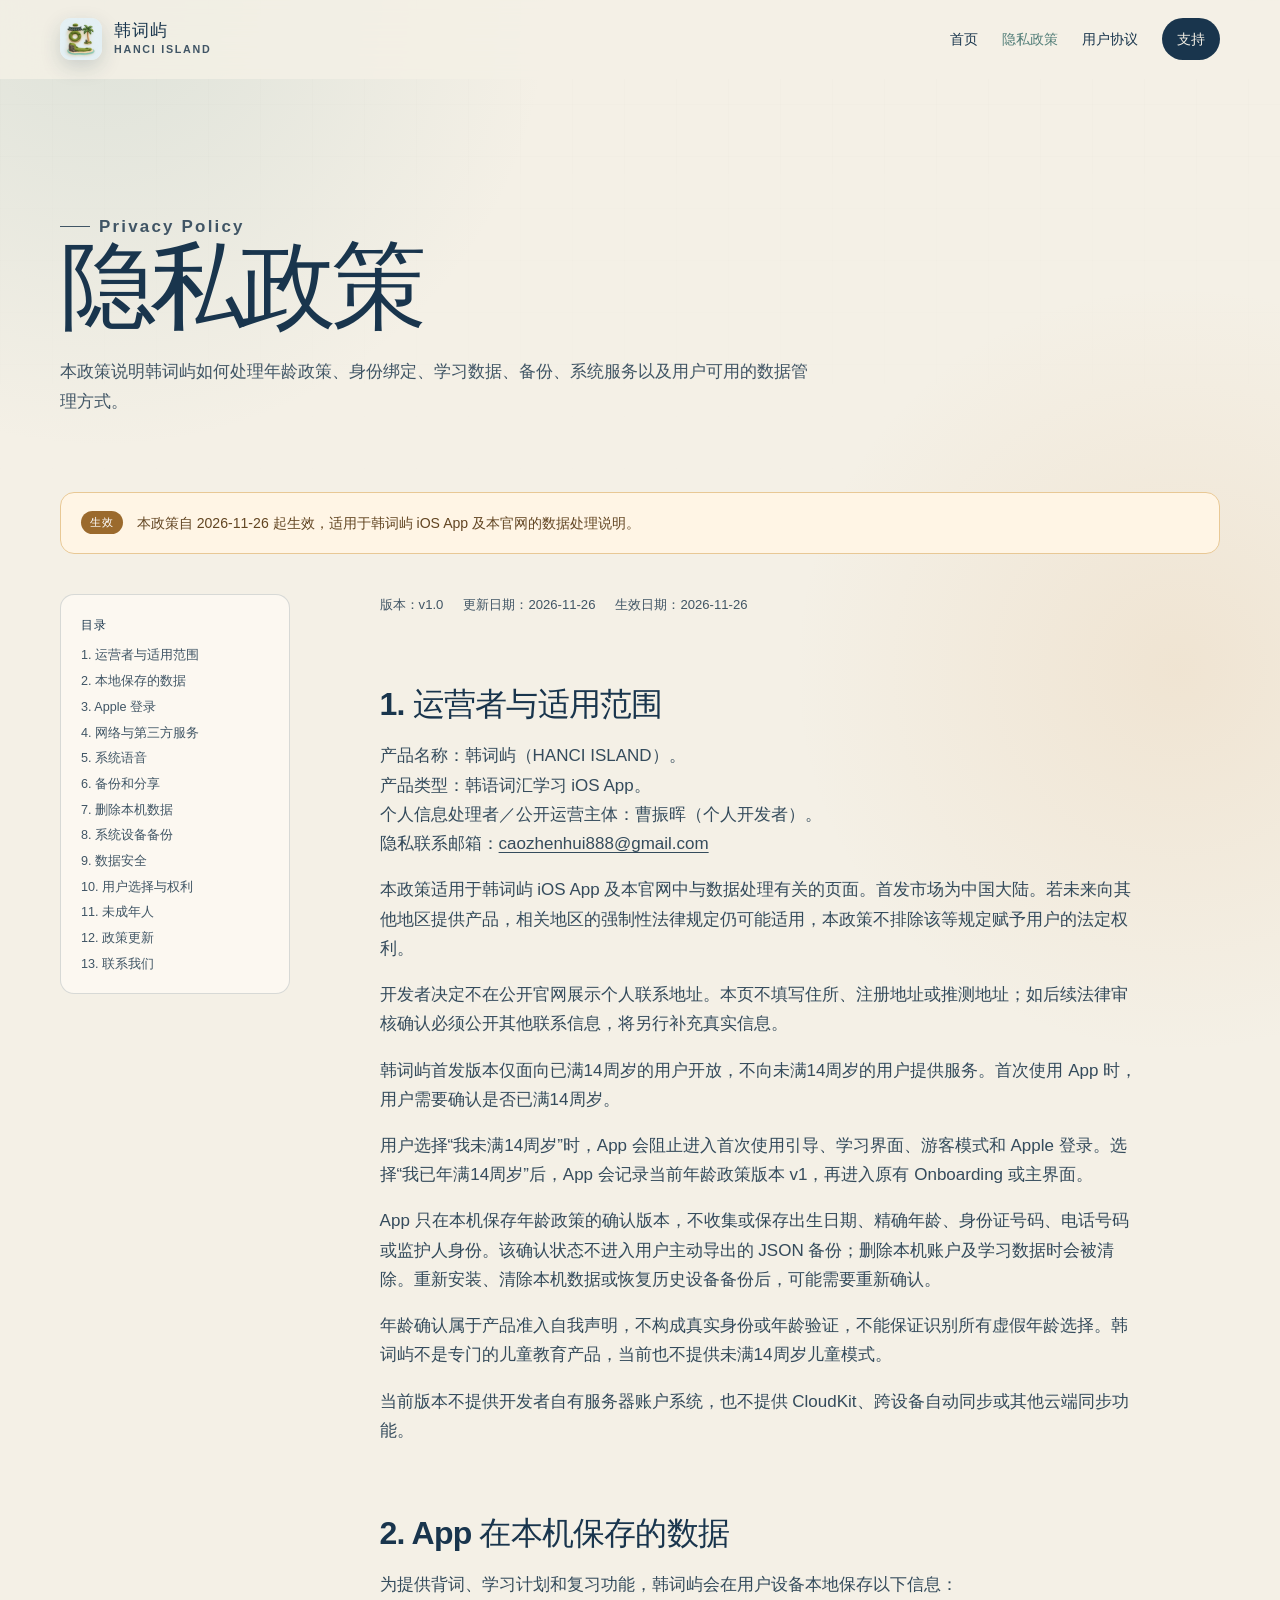
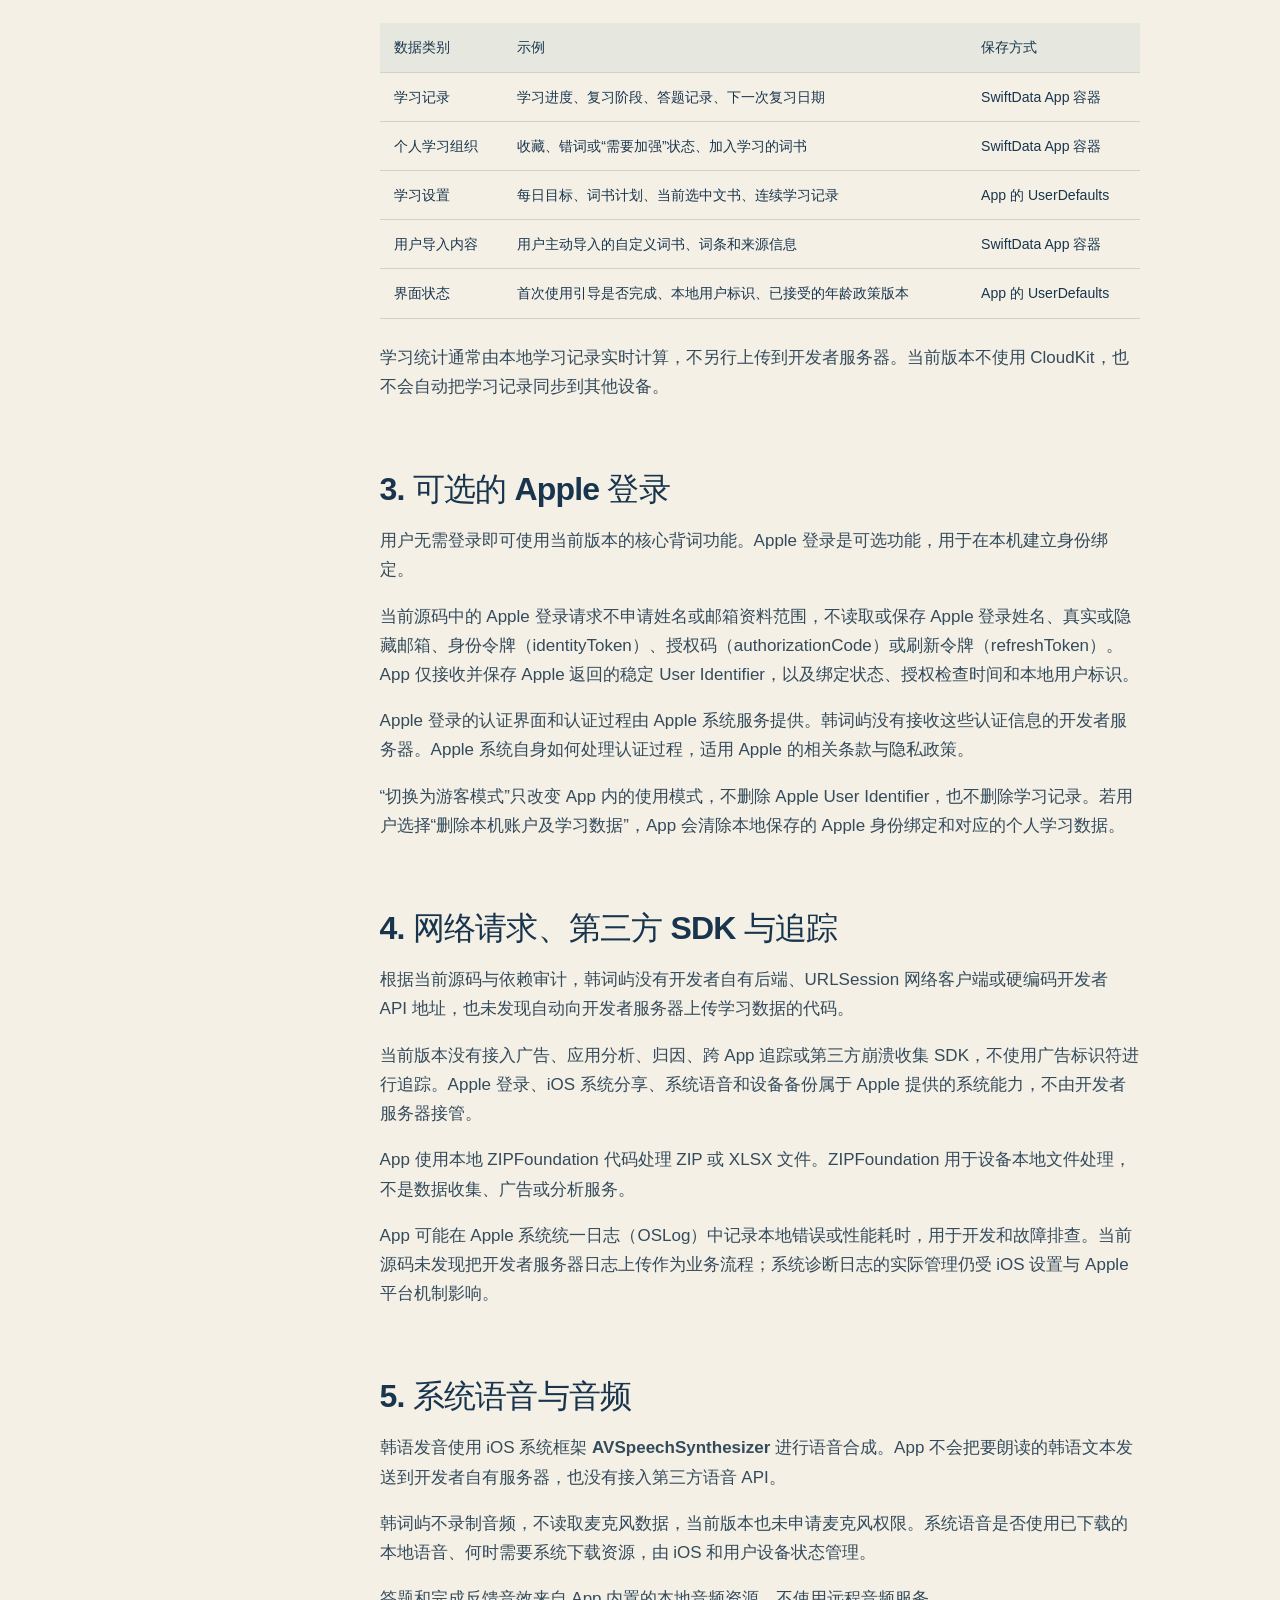
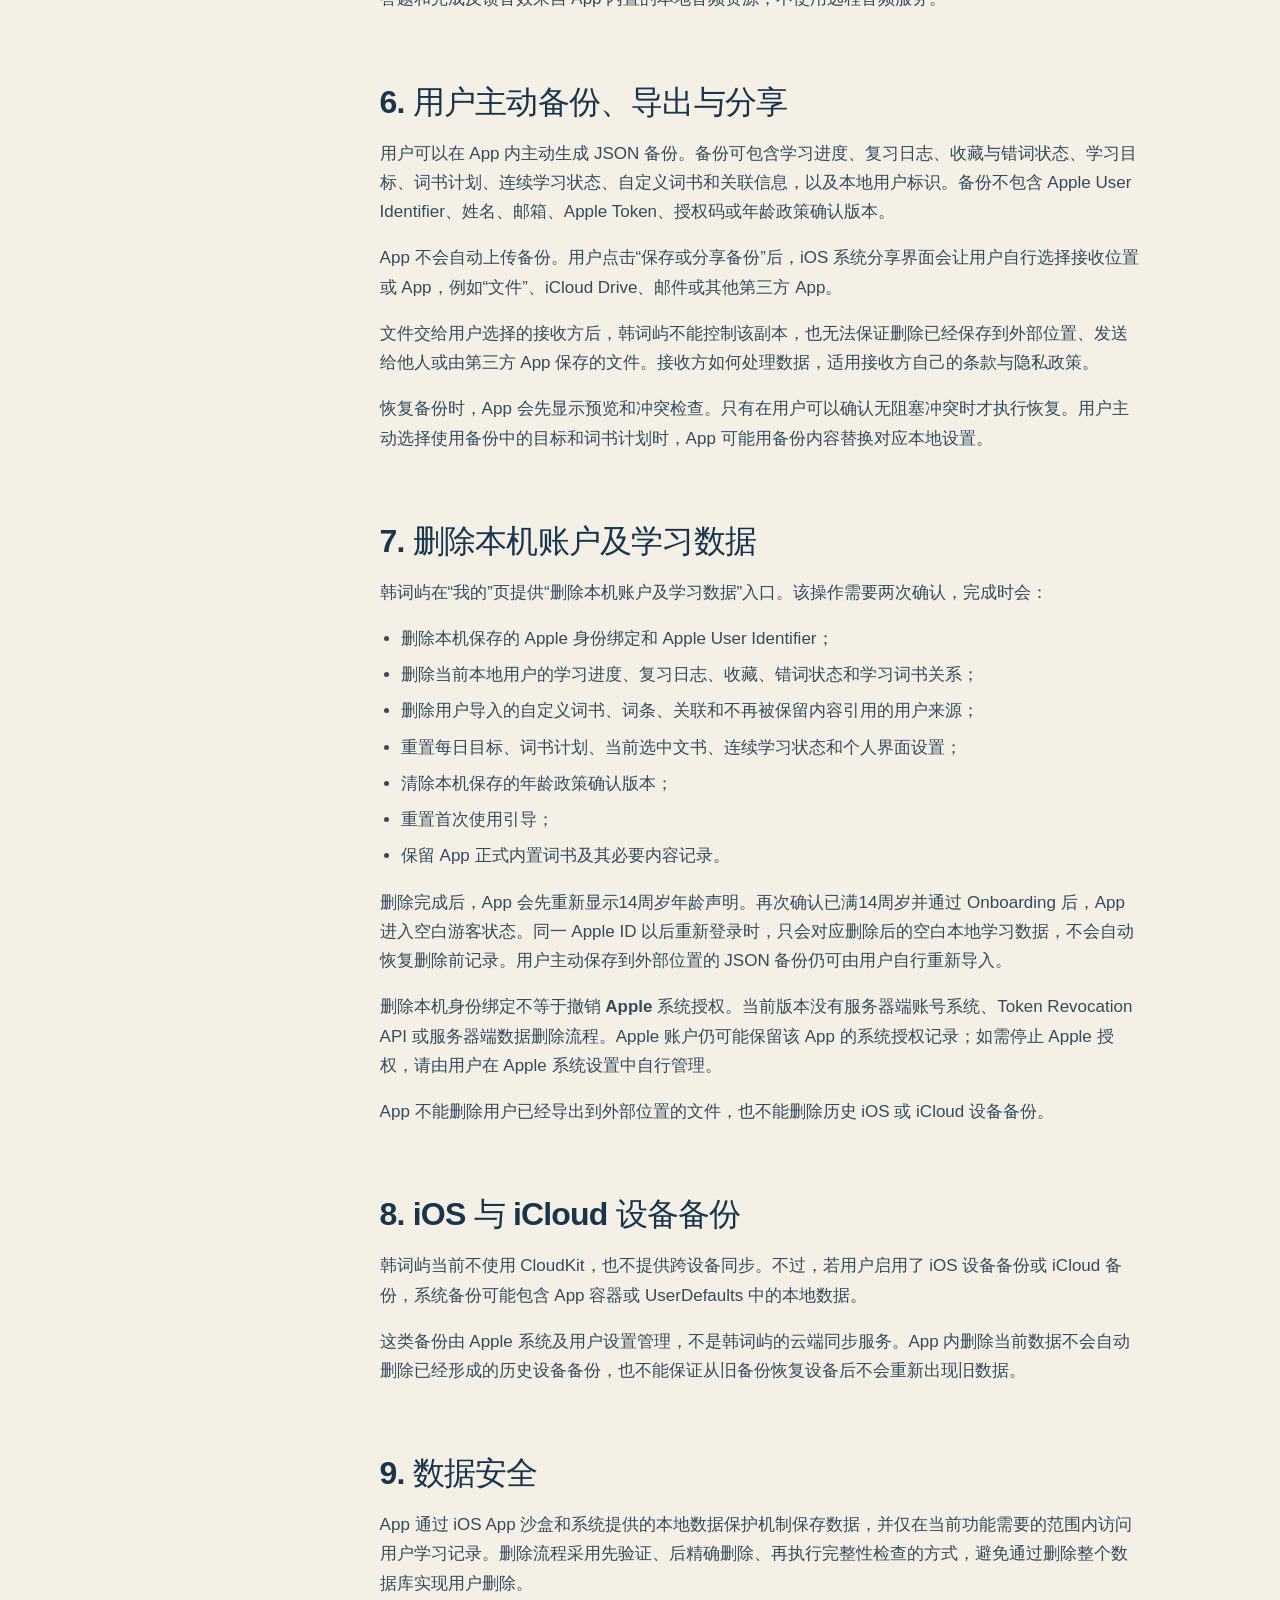
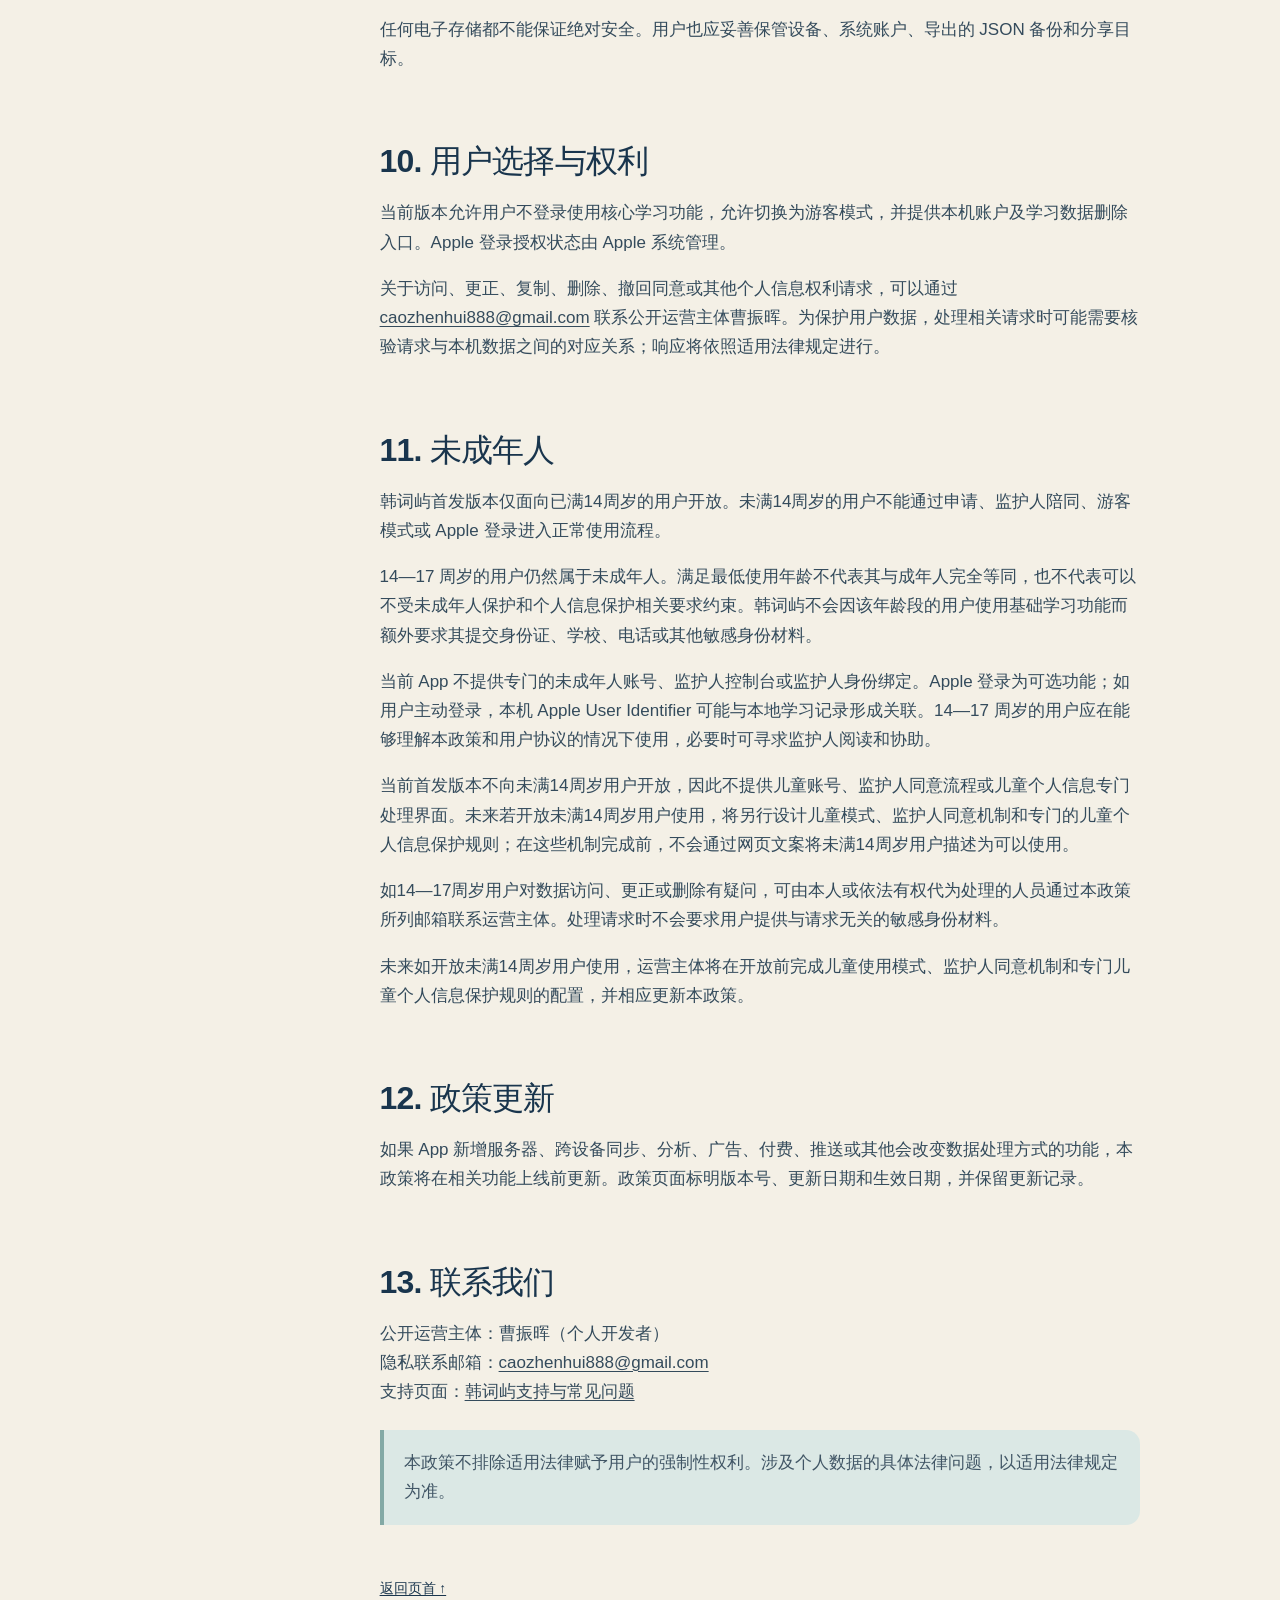
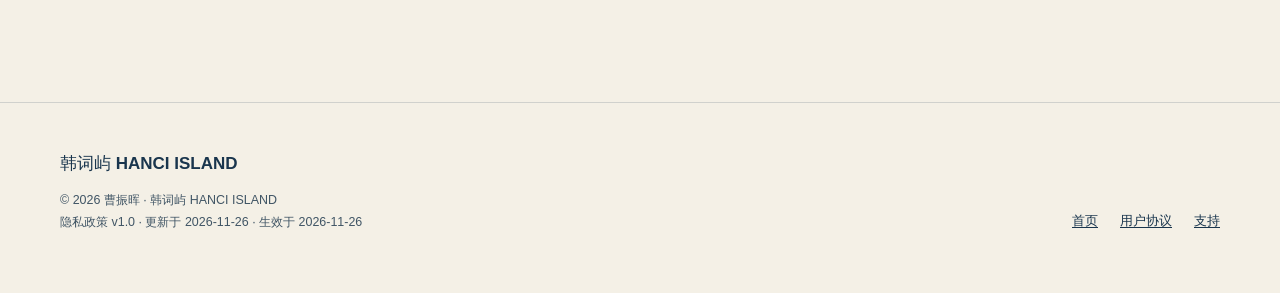
==== commit 78da566c: "Finalize launch legal pages" ====
--- a/privacy/index.html
+++ b/privacy/index.html
@@ -5,7 +5,7 @@
   <meta name="viewport" content="width=device-width, initial-scale=1">
   <meta name="theme-color" content="#19354D">
   <meta name="author" content="曹振晖">
-  <meta name="description" content="韩词屿隐私政策草稿，说明14周岁年龄政策、Apple 登录、本地学习数据、备份、系统语音和数据删除方式。">
+  <meta name="description" content="韩词屿隐私政策，说明14周岁年龄政策、Apple 登录、本地学习数据、备份、系统语音和数据删除方式。">
   <title>隐私政策｜韩词屿 HANCI ISLAND</title>
   <link rel="icon" href="../assets/hanci-island-icon.png">
   <link rel="stylesheet" href="../assets/style.css?v=2">
@@ -33,18 +33,18 @@
 
   <main id="main">
     <section class="page-hero container">
-      <p class="eyebrow">Privacy Policy · Draft</p>
+      <p class="eyebrow">Privacy Policy</p>
       <h1>隐私政策</h1>
       <p>
-        本页说明韩词屿当前版本如何处理年龄政策、身份绑定、学习数据、备份与系统服务。本页根据 Phase32A 至 Phase32G 的技术审计与当前 App 源码起草。
+        本政策说明韩词屿如何处理年龄政策、身份绑定、学习数据、备份、系统服务以及用户可用的数据管理方式。
       </p>
     </section>
 
     <div class="container">
       <div class="draft-banner" role="note">
-        <span class="draft-banner__badge">草案</span>
+        <span class="draft-banner__badge">生效</span>
         <p>
-          本页尚未生效。运营主体、联系邮箱、首发市场和14周岁年龄门 v1 已确认；个人信息处理者法律表述、未成年人保护及正式生效日期等仍需法律审核。
+          本政策自 2026-11-26 起生效，适用于韩词屿 iOS App 及本官网的数据处理说明。
         </p>
       </div>
 
@@ -70,23 +70,20 @@
 
         <article class="legal-copy">
           <div class="legal-meta">
-            <span>版本：公开审核稿 v0.3</span>
-            <span>更新日期：2026-11-25</span>
-            <span>生效日期：<span class="placeholder">【待开发者填写：正式生效日期】</span></span>
+            <span>版本：v1.0</span>
+            <span>更新日期：2026-11-26</span>
+            <span>生效日期：2026-11-26</span>
           </div>
 
           <h2 id="operator">1. 运营者与适用范围</h2>
           <p>
             产品名称：韩词屿（HANCI ISLAND）。<br>
             产品类型：韩语词汇学习 iOS App。<br>
-            个人信息处理者／公开运营主体（最终法律表述待审核）：曹振晖（个人开发者）。<br>
+            个人信息处理者／公开运营主体：曹振晖（个人开发者）。<br>
             隐私联系邮箱：<a href="mailto:caozhenhui888@gmail.com">caozhenhui888@gmail.com</a>
           </p>
           <p>
-            本政策拟适用于韩词屿 iOS App 及本官网中与数据处理有关的页面。首发市场为中国大陆。若未来向其他地区提供产品，相关地区的强制性法律规定仍可能适用，本草稿不作排除性承诺。
-          </p>
-          <p>
-            个人信息处理者的最终法律表述、是否需要披露更多法定主体信息以及适用的消费者和个人信息保护要求仍需法律审核。
+            本政策适用于韩词屿 iOS App 及本官网中与数据处理有关的页面。首发市场为中国大陆。若未来向其他地区提供产品，相关地区的强制性法律规定仍可能适用，本政策不排除该等规定赋予用户的法定权利。
           </p>
           <p>
             开发者决定不在公开官网展示个人联系地址。本页不填写住所、注册地址或推测地址；如后续法律审核确认必须公开其他联系信息，将另行补充真实信息。
@@ -250,7 +247,7 @@
           <p>
             关于访问、更正、复制、删除、撤回同意或其他个人信息权利请求，可以通过
             <a href="mailto:caozhenhui888@gmail.com">caozhenhui888@gmail.com</a>
-            联系公开运营主体曹振晖。具体请求流程、身份核验方式和适用法律下的响应期限仍需法律审核。
+            联系公开运营主体曹振晖。为保护用户数据，处理相关请求时可能需要核验请求与本机数据之间的对应关系；响应将依照适用法律规定进行。
           </p>
 
           <h2 id="children">11. 未成年人</h2>
@@ -267,15 +264,15 @@
             当前首发版本不向未满14周岁用户开放，因此不提供儿童账号、监护人同意流程或儿童个人信息专门处理界面。未来若开放未满14周岁用户使用，将另行设计儿童模式、监护人同意机制和专门的儿童个人信息保护规则；在这些机制完成前，不会通过网页文案将未满14周岁用户描述为可以使用。
           </p>
           <p>
-            <span class="review-flag">【待法律审核：14—17周岁用户的具体保护措施、未来儿童模式、监护人同意与专门儿童个人信息规则】</span>
-          </p>
-          <p>
-            在完成上述法律审查前，本页不能视为已满足中国大陆或其他地区针对未成年人和儿童的全部个人信息保护要求。
+            如14—17周岁用户对数据访问、更正或删除有疑问，可由本人或依法有权代为处理的人员通过本政策所列邮箱联系运营主体。处理请求时不会要求用户提供与请求无关的敏感身份材料。
+          </p>
+          <p>
+            未来如开放未满14周岁用户使用，运营主体将在开放前完成儿童使用模式、监护人同意机制和专门儿童个人信息保护规则的配置，并相应更新本政策。
           </p>
 
           <h2 id="updates">12. 政策更新</h2>
           <p>
-            如果 App 新增服务器、跨设备同步、分析、广告、付费、推送或其他会改变数据处理方式的功能，本政策应在上线前更新。正式发布时应标明版本号、更新日期和生效日期，并在适当位置提供历史版本或变更说明。
+            如果 App 新增服务器、跨设备同步、分析、广告、付费、推送或其他会改变数据处理方式的功能，本政策将在相关功能上线前更新。政策页面标明版本号、更新日期和生效日期，并保留更新记录。
           </p>
 
           <h2 id="contact">13. 联系我们</h2>
@@ -285,7 +282,7 @@
             支持页面：<a href="../support/index.html">韩词屿支持与常见问题</a>
           </p>
           <div class="notice">
-            本页是技术事实基础上的隐私政策草案，不构成法律意见。正式发布前应由运营主体完成法律和适用地区合规审核。
+            本政策不排除适用法律赋予用户的强制性权利。涉及个人数据的具体法律问题，以适用法律规定为准。
           </div>
           <a class="top-link" href="#main">返回页首 ↑</a>
         </article>
@@ -299,7 +296,7 @@
         <strong>韩词屿 HANCI ISLAND</strong>
         <p class="footer-note">
           © 2026 曹振晖 · 韩词屿 HANCI ISLAND<br>
-          隐私政策审核稿 v0.3 · 更新于 2026-11-25 · 尚未正式生效
+          隐私政策 v1.0 · 更新于 2026-11-26 · 生效于 2026-11-26
         </p>
       </div>
       <nav class="footer-links" aria-label="页脚导航">
